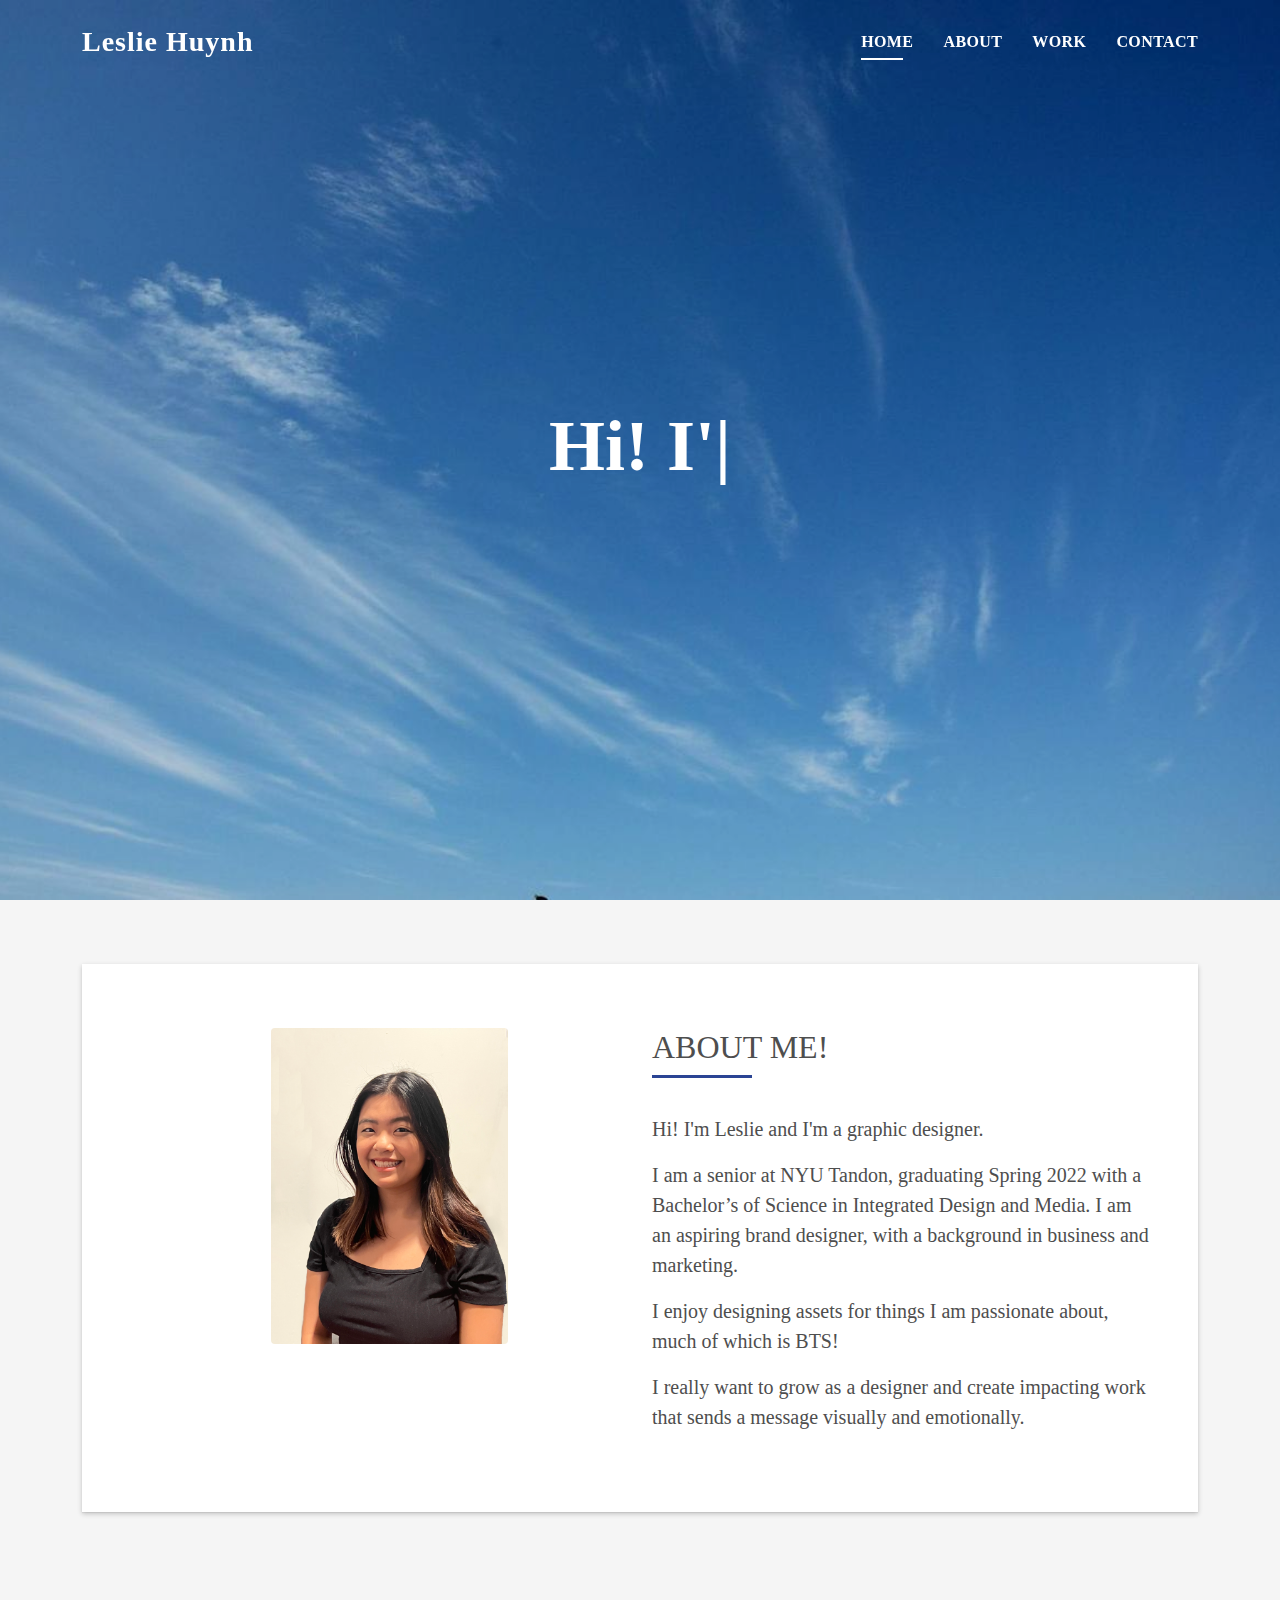
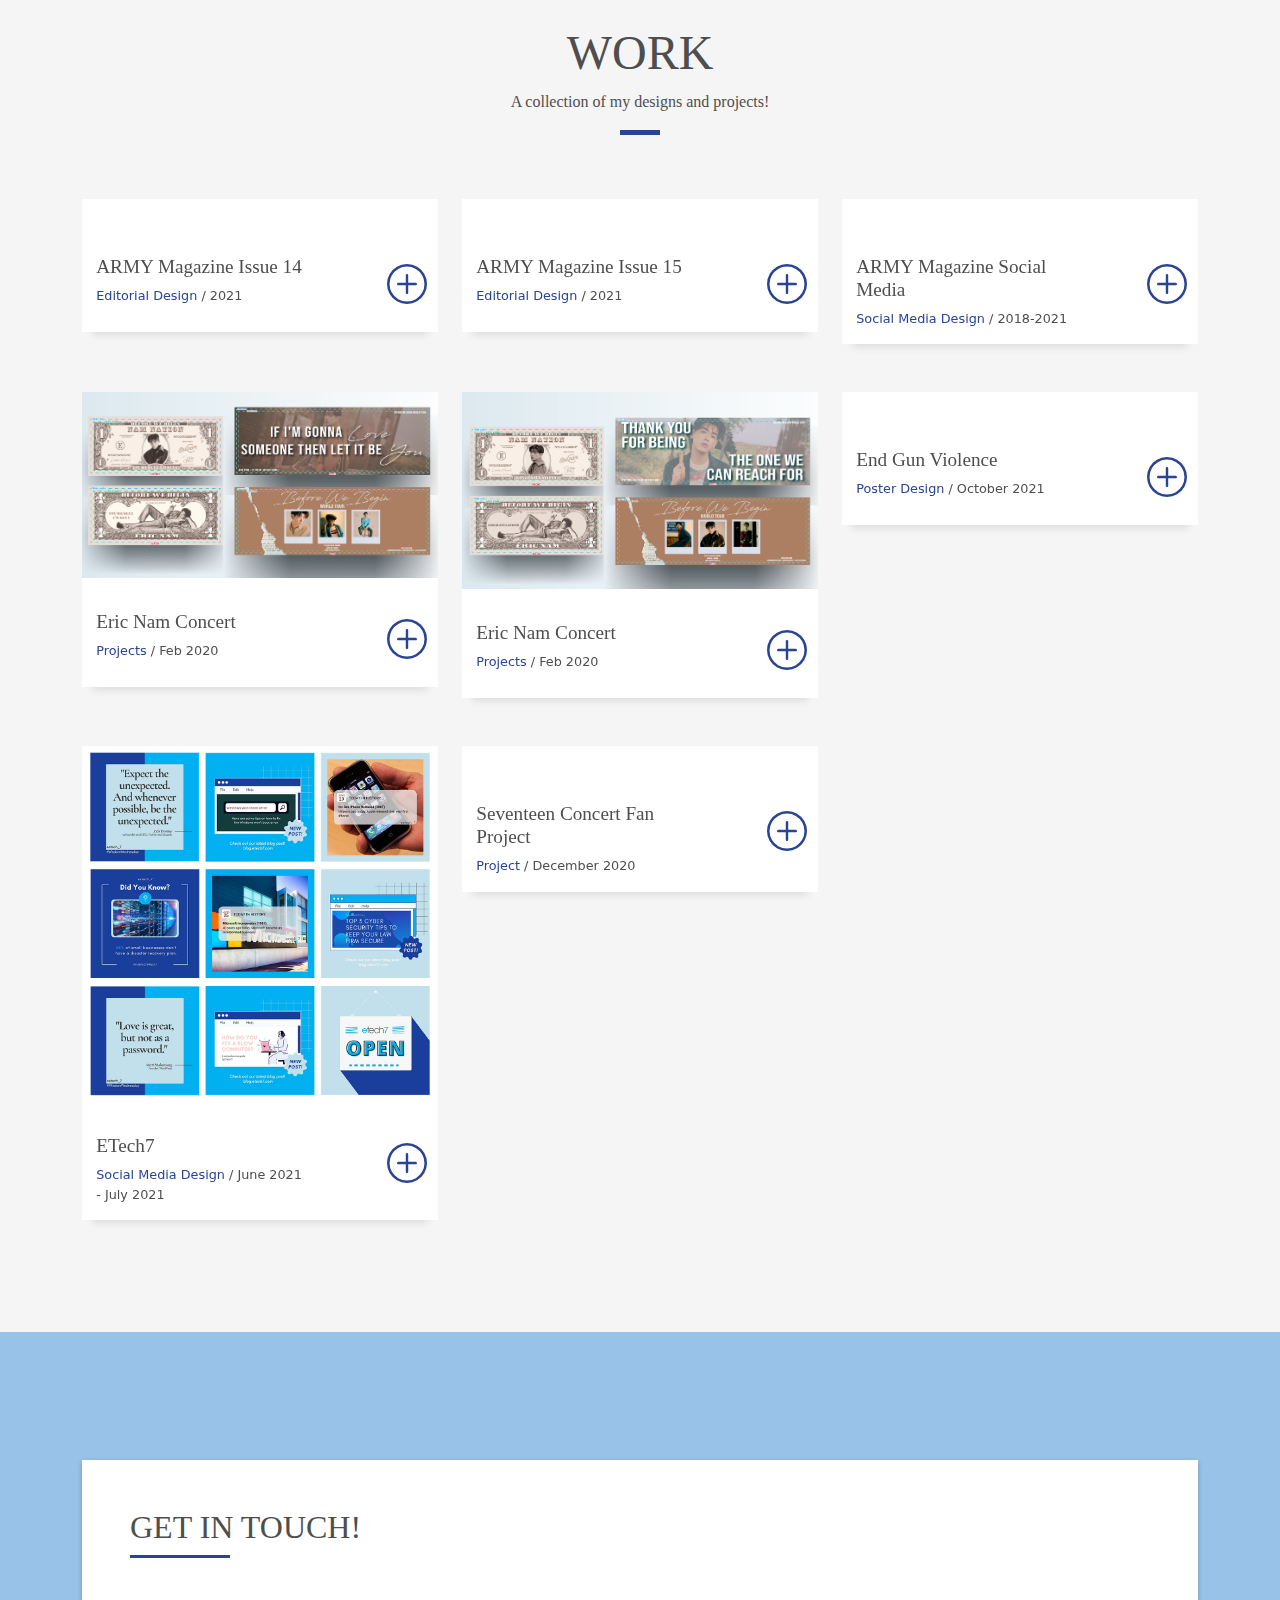
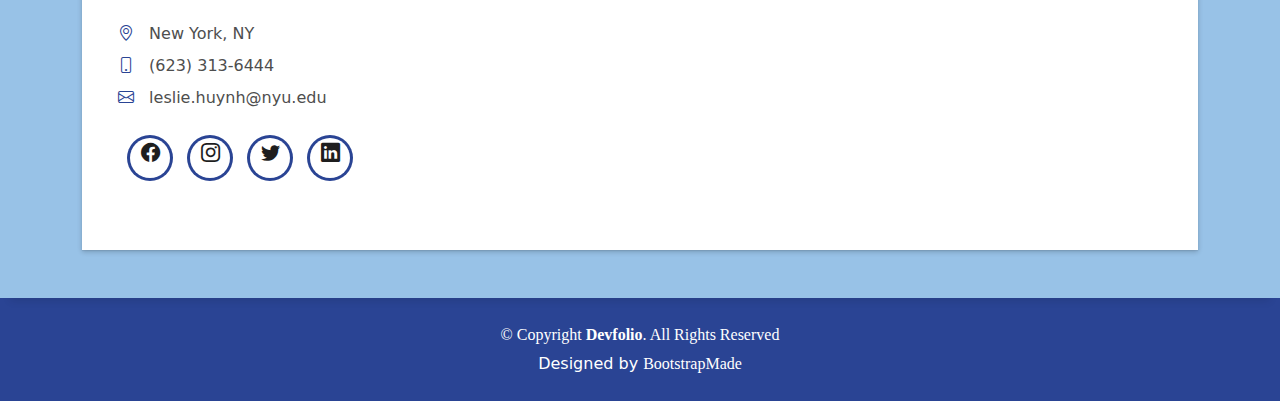
==== index.html @ 3f0c5cb6 "push" ====
<!DOCTYPE html>
<html lang="en">

<head>
  <meta charset="utf-8">
  <meta content="width=device-width, initial-scale=1.0" name="viewport">

  <title>Leslie Huynh</title>
  <meta content="" name="description">
  <meta content="" name="keywords">

  <!-- Favicons -->
  <link href="assets/img/LH Favicon-01.png" rel="icon">
  <link href="assets/img/apple-touch-icon.png" rel="apple-touch-icon">

  <!-- Vendor CSS Files -->
  <link href="assets/vendor/bootstrap/css/bootstrap.min.css" rel="stylesheet">
  <link href="assets/vendor/bootstrap-icons/bootstrap-icons.css" rel="stylesheet">
  <link href="assets/vendor/glightbox/css/glightbox.min.css" rel="stylesheet">
  <link href="assets/vendor/swiper/swiper-bundle.min.css" rel="stylesheet">

  <!-- Template Main CSS File -->
  <link href="assets/css/style.css" rel="stylesheet">

  <!-- =======================================================
  * Template Name: DevFolio - v4.7.1
  * Template URL: https://bootstrapmade.com/devfolio-bootstrap-portfolio-html-template/
  * Author: BootstrapMade.com
  * License: https://bootstrapmade.com/license/
  ======================================================== -->
</head>

<body>

  <!-- ======= Header ======= -->
  <header id="header" class="fixed-top">
    <div class="container d-flex align-items-center justify-content-between">

      <h1 class="logo"><a href="index.html">Leslie Huynh</a></h1>
      <!-- Uncomment below if you prefer to use an image logo -->
      <!-- <a href="index.html" class="logo"><img src="assets/img/logo.png" alt="" class="img-fluid"></a>-->

      <nav id="navbar" class="navbar">
        <ul>
          <li><a class="nav-link scrollto active" href="#hero">Home</a></li>
          <li><a class="nav-link scrollto" href="#about">About</a></li>
          <li><a class="nav-link scrollto " href="#work">Work</a></li>
          <li><a class="nav-link scrollto" href="#contact">Contact</a></li>
        </ul>
        <i class="bi bi-list mobile-nav-toggle"></i>
      </nav><!-- .navbar -->

    </div>
  </header><!-- End Header -->

  <!-- ======= Hero Section ======= -->
  <div id="hero" class="hero route bg-image" style="background-image: url(assets/img/sky.jpeg)">
    <div class="overlay-itro"></div>
    <div class="hero-content display-table">
      <div class="table-cell">
        <div class="container">
          <!--<p class="display-6 color-d">Hello, world!</p>-->
          <h1 class="hero-title"><span class="typed" data-typed-items="Hi! I'm Leslie :)"></span></h1>
          <!-- <p class="pt-3"><a class="btn btn-primary btn js-scroll px-4" href="#about" role="button">Learn More</a></p> -->
        </div>
      </div>
    </div>
  </div><!-- End Hero Section -->

  <main id="main">

    <!-- ======= About Section ======= -->
    <section id="about" class="about-mf sect-pt4 route">
      <div class="container">
        <div class="row">
          <div class="col-sm-12">
            <div class="box-shadow-full">
              <div class="row">
                <div class="col-md-6">
                  <div class="row justify-content-center">
                    <div class="col-md-6">
                      <div class="about-img">
                        <img src="assets/img/leslie_prof.JPG" class="img-fluid rounded b-shadow-a" alt="">
                      </div>
                    </div>
                  </div>
                </div>
                <div class="col-md-6">
                  <div class="about-me pt-4 pt-md-0">
                    <div class="title-box-2">
                      <h5 class="title-left">
                        ABOUT ME!
                      </h5>
                    </div>
                    <p class="lead">
                      Hi! I'm Leslie and I'm a graphic designer.
                    </p>
                    <p class="lead">
                      I am a senior at NYU Tandon, graduating Spring 2022 with a Bachelor’s of Science in Integrated Design and Media. 
                      I am an aspiring brand designer, with a background in business and marketing.
                    </p>
                    <p class="lead">
                      I enjoy designing assets for things I am passionate about, much of which is BTS!

                    </p>
                    <p class="lead">
                      I really want to grow as a designer and create impacting work that sends a 
                      message visually and emotionally.
                    </p>
                  </div>
                </div>
              </div>
            </div>
          </div>
        </div>
      </div>
    </section><!-- End About Section -->

    <!-- ======= Portfolio Section ======= -->
    
    <section id="work" class="portfolio-mf sect-pt4 route">
      <div class="container">
        <div class="row">
          <div class="col-sm-12">
            <div class="title-box text-center">
              <h5 class="title-a">
                Work
              </h5>
              <p class="subtitle-a">
                A collection of my designs and projects!
              </p>
              <div class="line-mf"></div>
            </div>
          </div>
        </div>
        <div class="row">
          <div class="col-md-4">
            <div class="work-box">
              <a href="assets/img/AM14.png" data-gallery="portfolioGallery" class="portfolio-lightbox">
                <div class="work-img">
                  <img src="assets/img/AM14.png" alt="" class="img-fluid">
                </div>
              </a>
              <div class="work-content">
                <div class="row">
                  <div class="col-sm-8">
                    <h2 class="w-title">ARMY Magazine Issue 14</h2>
                    <div class="w-more">
                      <span class="w-ctegory">Editorial Design</span> / <span class="w-date">2021</span>
                    </div>
                  </div>
                  <div class="col-sm-4">
                    <div class="w-like">
                      <a href="portfolio-details.html"> <span class="bi bi-plus-circle"></span></a>
                    </div>
                  </div>
                </div>
              </div>
            </div>
          </div>
          <div class="col-md-4">
            <div class="work-box">
              <a href="assets/img/AM15.png" data-gallery="portfolioGallery" class="portfolio-lightbox">
                <div class="work-img">
                  <img src="assets/img/AM15.png" alt="" class="img-fluid">
                </div>
              </a>
              <div class="work-content">
                <div class="row">
                  <div class="col-sm-8">
                    <h2 class="w-title">ARMY Magazine Issue 15</h2>
                    <div class="w-more">
                      <span class="w-ctegory">Editorial Design</span> / <span class="w-date">2021</span>
                    </div>
                  </div>
                  <div class="col-sm-4">
                    <div class="w-like">
                      <a href="portfolio-details.html"> <span class="bi bi-plus-circle"></span></a>
                    </div>
                  </div>
                </div>
              </div>
            </div>
          </div>
          <div class="col-md-4">
            <div class="work-box">
              <a href="assets/img/ARMYMagSNS.png" data-gallery="portfolioGallery" class="portfolio-lightbox">
                <div class="work-img">
                  <img src="assets/img/ARMYMagSNS.png" alt="" class="img-fluid">
                </div>
              </a>
              <div class="work-content">
                <div class="row">
                  <div class="col-sm-8">
                    <h2 class="w-title">ARMY Magazine Social Media</h2>
                    <div class="w-more">
                      <span class="w-ctegory">Social Media Design</span> / <span class="w-date">2018-2021</span>
                    </div>
                  </div>
                  <div class="col-sm-4">
                    <div class="w-like">
                      <a href="portfolio-details.html"> <span class="bi bi-plus-circle"></span></a>
                    </div>
                  </div>
                </div>
              </div>
            </div>
          </div>
          <div class="col-md-4">
            <div class="work-box">
              <a href="assets/img/END1.png" data-gallery="portfolioGallery" class="portfolio-lightbox">
                <div class="work-img">
                  <img src="assets/img/END1.png" alt="" class="img-fluid">
                </div>
              </a>
              <div class="work-content">
                <div class="row">
                  <div class="col-sm-8">
                    <h2 class="w-title">Eric Nam Concert</h2>
                    <div class="w-more">
                      <span class="w-ctegory">Projects</span> / <span class="w-date">Feb 2020</span>
                    </div>
                  </div>
                  <div class="col-sm-4">
                    <div class="w-like">
                      <a href="portfolio-details.html"> <span class="bi bi-plus-circle"></span></a>
                    </div>
                  </div>
                </div>
              </div>
            </div>
          </div>
          <div class="col-md-4">
            <div class="work-box">
              <a href="assets/img/END2.png" data-gallery="portfolioGallery" class="portfolio-lightbox">
                <div class="work-img">
                  <img src="assets/img/END2.png" alt="" class="img-fluid">
                </div>
              </a>
              <div class="work-content">
                <div class="row">
                  <div class="col-sm-8">
                    <h2 class="w-title">Eric Nam Concert</h2>
                    <div class="w-more">
                      <span class="w-ctegory">Projects</span> / <span class="w-date">Feb 2020</span>
                    </div>
                  </div>
                  <div class="col-sm-4">
                    <div class="w-like">
                      <a href="portfolio-details.html"> <span class="bi bi-plus-circle"></span></a>
                    </div>
                  </div>
                </div>
              </div>
            </div>
          </div>
          <div class="col-md-4">
            <div class="work-box">
              <a href="assets/img/endgun.png" data-gallery="portfolioGallery" class="portfolio-lightbox">
                <div class="work-img">
                  <img src="assets/img/endgun.png" alt="" class="img-fluid">
                </div>
              </a>
              <div class="work-content">
                <div class="row">
                  <div class="col-sm-8">
                    <h2 class="w-title">End Gun Violence</h2>
                    <div class="w-more">
                      <span class="w-ctegory">Poster Design</span> / <span class="w-date">October 2021</span>
                    </div>
                  </div>
                  <div class="col-sm-4">
                    <div class="w-like">
                      <a href="portfolio-details.html"> <span class="bi bi-plus-circle"></span></a>
                    </div>
                  </div>
                </div>
              </div>
            </div>
          </div>
          <div class="col-md-4">
            <div class="work-box">
              <a href="assets/img/Etech7Grid.png" data-gallery="portfolioGallery" class="portfolio-lightbox">
                <div class="work-img">
                  <img src="assets/img/Etech7Grid.png" alt="" class="img-fluid">
                </div>
              </a>
              <div class="work-content">
                <div class="row">
                  <div class="col-sm-8">
                    <h2 class="w-title">ETech7</h2>
                    <div class="w-more">
                      <span class="w-ctegory">Social Media Design</span> / <span class="w-date">June 2021 - July 2021</span>
                    </div>
                  </div>
                  <div class="col-sm-4">
                    <div class="w-like">
                      <a href="portfolio-details.html"> <span class="bi bi-plus-circle"></span></a>
                    </div>
                  </div>
                </div>
              </div>
            </div>
          </div>
          <div class="col-md-4">
            <div class="work-box">
              <a href="assets/img/SeventeenProj.png" data-gallery="portfolioGallery" class="portfolio-lightbox">
                <div class="work-img">
                  <img src="assets/img/SeventeenProj.png" alt="" class="img-fluid">
                </div>
              </a>
              <div class="work-content">
                <div class="row">
                  <div class="col-sm-8">
                    <h2 class="w-title">Seventeen Concert Fan Project</h2>
                    <div class="w-more">
                      <span class="w-ctegory">Project</span> / <span class="w-date">December 2020</span>
                    </div>
                  </div>
                  <div class="col-sm-4">
                    <div class="w-like">
                      <a href="portfolio-details.html"> <span class="bi bi-plus-circle"></span></a>
                    </div>
                  </div>
                </div>
              </div>
            </div>
          </div>
          
        </div>
      </div>
    </section><!-- End Portfolio Section -->

    <!-- ======= Contact Section ======= -->
    <section id="contact" class="paralax-mf footer-paralax bg-image sect-mt4 route" style="background-image: url(assets/img/overlay-bg.jpg)">
      <div class="overlay-mf"></div>
      <div class="container">
        <div class="row">
          <div class="col-sm-12">
            <div class="contact-mf">
              <div id="contact" class="box-shadow-full">
                <div class="row">
                    <div class="title-box-2">
                      <h5 class="title-left">
                        GET IN TOUCH!
                      </h5>
                    </div>
                    <div>
                    </div>
                      </p>
                      <ul class="list-ico">
                        <li><span class="bi bi-geo-alt"></span> New York, NY</li>
                        <li><span class="bi bi-phone"></span> (623) 313-6444</li>
                        <li><span class="bi bi-envelope"></span> leslie.huynh@nyu.edu</li>
                      </ul>
                    </div>
                    <div class="socials">
                      <ul>
                        <li><a href=""><span class="ico-circle"><i class="bi bi-facebook"></i></span></a></li>
                        <li><a href=""><span class="ico-circle"><i class="bi bi-instagram"></i></span></a></li>
                        <li><a href=""><span class="ico-circle"><i class="bi bi-twitter"></i></span></a></li>
                        <li><a href=""><span class="ico-circle"><i class="bi bi-linkedin"></i></span></a></li>
                      </ul>
                    </div>
                  </div>
                </div>
              </div>
            </div>
          </div>
        </div>
      </div>
    </section><!-- End Contact Section -->

  </main><!-- End #main -->

  <!-- ======= Footer ======= -->
  <footer>
    <div class="container">
      <div class="row">
        <div class="col-sm-12">
          <div class="copyright-box">
            <p class="copyright">&copy; Copyright <strong>Devfolio</strong>. All Rights Reserved</p>
            <div class="credits">
              <!--
              All the links in the footer should remain intact.
              You can delete the links only if you purchased the pro version.
              Licensing information: https://bootstrapmade.com/license/
              Purchase the pro version with working PHP/AJAX contact form: https://bootstrapmade.com/buy/?theme=DevFolio
            -->
              Designed by <a href="https://bootstrapmade.com/">BootstrapMade</a>
            </div>
          </div>
        </div>
      </div>
    </div>
  </footer><!-- End  Footer -->

  <div id="preloader"></div>
  <a href="#" class="back-to-top d-flex align-items-center justify-content-center"><i class="bi bi-arrow-up-short"></i></a>

  <!-- Vendor JS Files -->
  <script src="assets/vendor/purecounter/purecounter.js"></script>
  <script src="assets/vendor/bootstrap/js/bootstrap.bundle.min.js"></script>
  <script src="assets/vendor/glightbox/js/glightbox.min.js"></script>
  <script src="assets/vendor/swiper/swiper-bundle.min.js"></script>
  <script src="assets/vendor/typed.js/typed.min.js"></script>
  <script src="assets/vendor/php-email-form/validate.js"></script>

  <!-- Template Main JS File -->
  <script src="assets/js/main.js"></script>

</body>

</html>
---- assets/css/style.css ----
/**
* Template Name: DevFolio - v4.7.1
* Template URL: https://bootstrapmade.com/devfolio-bootstrap-portfolio-html-template/
* Author: BootstrapMade.com
* License: https://bootstrapmade.com/license/
*/

/*--------------------------------------------------------------
# General
--------------------------------------------------------------*/

body {
  background-color: #f5f5f5;
  color: #4e4e4e;
}

h1 {
  font-family: atami stencil;
}
h2 {
  font-family: poppins;
}
h3 {
  font-family: poppins;
}
h4 {
  font-family: poppins;
}
h5 {
  font-family: futura;
  font-weight: medium;
}
h6 {
  color: #1e1e1e;
}

p {
  font-family: poppins;
}

a {
  color: #1e1e1e;
  text-decoration: none;
  transition: all 0.5s ease-in-out;
  font-family: atami stencil;
}
a:hover {
  color: #2a4494;
  text-decoration: none;
  transition: all 0.5s ease-in-out;
}

.p-r {
  position: relative;
}

.color-a {
  text-decoration: none;
  color: #2a4494;
}

.color-d {
  color: #f5f5f5;
}

.color-text-a {
  text-decoration: none;
  color: #4e4e4e;
}

.box-shadow,
.card-blog,
.work-box,
.service-box,
.paralax-mf {
  box-shadow: 0 13px 8px -10px rgba(0, 0, 0, 0.1);
}

.box-shadow-a,
.button:hover {
  text-decoration: none;
  box-shadow: 0 0 0 4px #cde1f8;
}

.display-5 {
  font-size: 2.5rem;
  font-weight: 300;
  line-height: 1.1;
}

.display-6 {
  font-size: 2rem;
  font-weight: 300;
  line-height: 1.1;
}

.avatar {
  width: 32px;
  height: 32px;
  margin-right: 4px;
  overflow: hidden;
}

.bg-image {
  background-repeat: no-repeat;
  background-attachment: fixed;
  background-size: cover;
  background-position: center center;
}
@media (max-width: 1024px) {
  .bg-image {
    background-attachment: scroll;
  }
}

.overlay-mf {
  background-color: #71ace1;
}

.overlay-mf {
  position: absolute;
  top: 0;
  left: 0px;
  padding: 0;
  height: 100%;
  width: 100%;
  opacity: 0.7;
}

.paralax-mf {
  position: relative;
  padding: 8rem 0;
}

.display-table {
  width: 100%;
  height: 100%;
  display: table;
}

.table-cell {
  display: table-cell;
  vertical-align: middle;
}

/*--/ Sections /--*/
.sect-4 {
  padding: 4rem 0;
}

.sect-pt4 {
  padding-top: 4rem;
}

.sect-mt4 {
  margin-top: 4rem;
}

/*--/ Title s /--*/
.title-s {
  font-weight: 600;
  color: #1e1e1e;
  font-size: 1.1rem;
}

/*--/ Title A /--*/
.title-box {
  margin-bottom: 4rem;
}

.title-a {
  text-decoration: none;
  font-size: 3rem;
  font-weight: medium;
  text-transform: uppercase;
}

.subtitle-a {
  text-decoration: none;
  color: #4e4e4e;
}

.line-mf {
  width: 40px;
  height: 5px;
  background-color: #2a4494;
  margin: 0 auto;
}

/*--/ Title Left /--*/
.title-box-2 {
  margin-bottom: 3rem;
}

.title-left {
  font-size: 2rem;
  position: relative;
}
.title-left:before {
  content: "";
  position: absolute;
  height: 3px;
  background-color: #2a4494;
  width: 100px;
  bottom: -12px;
}

/*------/ Box /------*/
.box-pl2 {
  padding-left: 2rem;
}

.box-shadow-full {
  padding: 3rem 1.25rem;
  position: relative;
  background-color: #fff;
  margin-bottom: 3rem;
  z-index: 2;
  box-shadow: 0 1px 1px 0 rgba(0, 0, 0, 0.06), 0 2px 5px 0 rgba(0, 0, 0, 0.2);
}
@media (min-width: 768px) {
  .box-shadow-full {
    padding: 3rem;
  }
}

/*------/ Socials /------*/
.socials {
  padding: 1.5rem 0;
}
.socials ul li {
  display: inline-block;
}
.socials .ico-circle {
  height: 40px;
  width: 40px;
  font-size: 1.2rem;
  border-radius: 50%;
  line-height: 1.6;
  margin: 0 15px 0 0;
  box-shadow: 0 0 0 3px #2a4494;
  transition: all 500ms ease;
}
.socials .ico-circle:hover {
  background-color: #2a4494;
  color: #fff;
  box-shadow: 0 0 0 3px #cde1f8;
  transition: all 500ms ease;
}

/*------/ Ul resect /------*/
.ul-resect,
.widget-tags ul,
.widget-sidebar .list-sidebar,
.box-comments .list-comments,
.blog-wrapper .post-meta ul,
.list-ico,
.socials ul {
  list-style: none;
  padding-left: 0;
  margin-bottom: 0;
}

.list-ico {
  line-height: 2;
}
.list-ico span {
  color: #2a4494;
  margin-right: 10px;
}

/*------/ Ico Circle /------*/
.ico-circle {
  height: 100px;
  width: 100px;
  font-size: 2rem;
  border-radius: 50%;
  line-height: 1.55;
  margin: 0 auto;
  text-align: center;
  box-shadow: 0 0 0 10px #2a4494;
  display: block;
}

/*------/ Owl Carousel /------*/
.owl-theme .owl-dots {
  text-align: center;
  margin-top: 18px;
}
.owl-theme .owl-dots .owl-dot {
  display: inline-block;
}
.owl-theme .owl-dots .owl-dot span {
  width: 18px;
  height: 7px;
  margin: 5px 5px;
  background: #cde1f8;
  border: 0px solid #cde1f8;
  display: block;
  transition: all 0.6s ease-in-out;
  cursor: pointer;
}
.owl-theme .owl-dots .owl-dot:hover span {
  background-color: #cde1f8;
}
.owl-theme .owl-dots .owl-dot.active span {
  background-color: #231f20;
  width: 25px;
}

/*--/ Scrolltop s /--*/
.scrolltop-mf {
  position: relative;
  display: none;
}
.scrolltop-mf span {
  z-index: 999;
  position: fixed;
  width: 42px;
  height: 42px;
  background-color: #2a4494;
  opacity: 0.7;
  font-size: 1.6rem;
  line-height: 1.5;
  text-align: center;
  color: #fff;
  top: auto;
  left: auto;
  right: 30px;
  bottom: 50px;
  cursor: pointer;
  border-radius: 50%;
}

/*--------------------------------------------------------------
# Back to top button
--------------------------------------------------------------*/
.back-to-top {
  position: fixed;
  visibility: hidden;
  opacity: 0;
  right: 15px;
  bottom: 15px;
  z-index: 996;
  background: #2a4494;
  width: 40px;
  height: 40px;
  border-radius: 50px;
  transition: all 0.4s;
}
.back-to-top i {
  font-size: 28px;
  color: #fff;
  line-height: 0;
}
.back-to-top:hover {
  background: #2a4494;
  color: #fff;
}
.back-to-top.active {
  visibility: visible;
  opacity: 1;
}

/*------/ Prelaoder /------*/
#preloader {
  position: fixed;
  top: 0;
  left: 0;
  right: 0;
  bottom: 0;
  z-index: 9999;
  overflow: hidden;
  background: #fff;
}

#preloader:before {
  content: "";
  position: fixed;
  top: calc(50% - 30px);
  left: calc(50% - 30px);
  border: 6px solid #f2f2f2;
  border-top: 6px solid #2a4494;
  border-radius: 50%;
  width: 60px;
  height: 60px;
  -webkit-animation: animate-preloader 1s linear infinite;
  animation: animate-preloader 1s linear infinite;
}

@-webkit-keyframes animate-preloader {
  0% {
    transform: rotate(0deg);
  }
  100% {
    transform: rotate(360deg);
  }
}

@keyframes animate-preloader {
  0% {
    transform: rotate(0deg);
  }
  100% {
    transform: rotate(360deg);
  }
}
/*------/ Button /------*/
.button {
  display: inline-block;
  padding: 0.3rem 0.6rem;
  text-align: center;
  vertical-align: middle;
  -webkit-user-select: none;
  -moz-user-select: none;
  user-select: none;
  font-size: 1rem;
  border-radius: 0.3rem;
  border: 1px solid transparent;
  transition: all 500ms ease;
  cursor: pointer;
}
.button:focus {
  outline: 0;
}
.button:hover {
  background-color: #2a4494;
  color: #fff;
  transition: all 500ms ease;
}

.button-a {
  text-decoration: none;
  background-color: #2a4494;
  color: #fff;
  border-color: #cde1f8;
}

.button-big {
  padding: 0.9rem 2.3rem;
  font-size: 1.2rem;
}

.button-rouded {
  border-radius: 5rem;
}

.btn-lg {
  padding: 0.5rem 1rem;
  font-size: 1.25rem;
  line-height: 1.5;
  border-radius: 0.3rem;
}

/*--------------------------------------------------------------
# Header
--------------------------------------------------------------*/
#header {
  transition: all 0.5s;
  z-index: 997;
  padding: 20px 0;
}
#header .logo {
  font-size: 28px;
  margin: 0;
  padding: 0;
  font-weight: 600;
  letter-spacing: 1px;
}
#header .logo a {
  color: #fff;
}
#header .logo img {
  max-height: 40px;
}
#header.header-scrolled {
  background: rgba(113, 173, 225, 0.9);
  padding: 12px 0;
}

/*--------------------------------------------------------------
# Navigation Menu
--------------------------------------------------------------*/
/**
* Desktop Navigation 
*/
.navbar {
  padding: 0;
}
.navbar ul {
  margin: 0;
  padding: 0;
  display: flex;
  list-style: none;
  align-items: center;
}
.navbar li {
  position: relative;
}
.navbar > ul > li {
  white-space: nowrap;
  padding: 10px 0 10px 30px;
}
.navbar a,
.navbar a:focus {
  display: flex;
  align-items: center;
  justify-content: space-between;
  color: #fff;
  font-size: 16px;
  font-weight: 600;
  padding: 0;
  white-space: nowrap;
  transition: 0.3s;
  letter-spacing: 0.4px;
  position: relative;
  text-transform: uppercase;
}
.navbar a i,
.navbar a:focus i {
  font-size: 12px;
  line-height: 0;
  margin-left: 5px;
}
.navbar > ul > li > a:before {
  content: "";
  position: absolute;
  width: 100%;
  height: 2px;
  bottom: -6px;
  left: 0;
  width: 0;
  background-color: #fff;
  visibility: hidden;
  transition: all 0.3s ease-in-out 0s;
}
.navbar a:hover:before,
.navbar li:hover > a:before,
.navbar .active:before {
  visibility: visible;
  width: 80%;
}
.navbar a:hover,
.navbar .active,
.navbar .active:focus,
.navbar li:hover > a {
  color: #fff;
}
.navbar .dropdown ul {
  display: block;
  position: absolute;
  left: 30px;
  top: calc(100% + 30px);
  margin: 0;
  padding: 10px 0;
  z-index: 99;
  opacity: 0;
  visibility: hidden;
  background: #fff;
  box-shadow: 0px 0px 30px rgba(113, 173, 225, 0.25);
  transition: 0.3s;
}
.navbar .dropdown ul li {
  min-width: 200px;
}
.navbar .dropdown ul a {
  padding: 10px 20px;
  font-size: 14px;
  text-transform: none;
  color: #4e4e4e;
}
.navbar .dropdown ul a i {
  font-size: 12px;
}
.navbar .dropdown ul a:hover,
.navbar .dropdown ul .active:hover,
.navbar .dropdown ul li:hover > a {
  color: #2a4494;
}
.navbar .dropdown:hover > ul {
  opacity: 1;
  top: 100%;
  visibility: visible;
}
.navbar .dropdown .dropdown ul {
  top: 0;
  left: calc(100% - 30px);
  visibility: hidden;
}
.navbar .dropdown .dropdown:hover > ul {
  opacity: 1;
  top: 0;
  left: 100%;
  visibility: visible;
}
@media (max-width: 1366px) {
  .navbar .dropdown .dropdown ul {
    left: -90%;
  }
  .navbar .dropdown .dropdown:hover > ul {
    left: -100%;
  }
}

/**
* Mobile Navigation 
*/
.mobile-nav-toggle {
  color: #fff;
  font-size: 28px;
  cursor: pointer;
  display: none;
  line-height: 0;
  transition: 0.5s;
}

@media (max-width: 991px) {
  .mobile-nav-toggle {
    display: block;
  }

  .navbar ul {
    display: none;
  }
}
.navbar-mobile {
  position: fixed;
  overflow: hidden;
  top: 0;
  right: 0;
  left: 0;
  bottom: 0;
  background: rgba(113, 173, 225, 0.9);
  transition: 0.3s;
  z-index: 999;
}
.navbar-mobile .mobile-nav-toggle {
  position: absolute;
  top: 15px;
  right: 15px;
}
.navbar-mobile ul {
  display: block;
  position: absolute;
  top: 55px;
  right: 15px;
  bottom: 15px;
  left: 15px;
  padding: 10px 0;
  background-color: #fff;
  overflow-y: auto;
  transition: 0.3s;
}
.navbar-mobile > ul > li {
  padding: 0;
}
.navbar-mobile a:hover:before,
.navbar-mobile li:hover > a:before,
.navbar-mobile .active:before {
  visibility: hidden;
}
.navbar-mobile a,
.navbar-mobile a:focus {
  padding: 10px 20px;
  font-size: 15px;
  color: #4e4e4e;
}
.navbar-mobile a:hover,
.navbar-mobile .active,
.navbar-mobile li:hover > a {
  color: #2a4494;
}
.navbar-mobile .getstarted,
.navbar-mobile .getstarted:focus {
  margin: 15px;
}
.navbar-mobile .dropdown ul {
  position: static;
  display: none;
  margin: 10px 20px;
  padding: 10px 0;
  z-index: 99;
  opacity: 1;
  visibility: visible;
  background: #fff;
  box-shadow: 0px 0px 30px rgba(113, 173, 225, 0.25);
}
.navbar-mobile .dropdown ul li {
  min-width: 200px;
}
.navbar-mobile .dropdown ul a {
  padding: 10px 20px;
}
.navbar-mobile .dropdown ul a i {
  font-size: 12px;
}
.navbar-mobile .dropdown ul a:hover,
.navbar-mobile .dropdown ul .active:hover,
.navbar-mobile .dropdown ul li:hover > a {
  color: #2a4494;
}
.navbar-mobile .dropdown > .dropdown-active {
  display: block;
}

/*--------------------------------------------------------------
# Hero Section
--------------------------------------------------------------*/
.hero {
  height: 100vh;
  position: relative;
  color: #fff;
}
.hero .hero-content {
  text-align: center;
  position: absolute;
}
.hero .overlay-itro {
  background-color: rgba(0, 0, 0, 0.2);
  position: absolute;
  top: 0;
  left: 0px;
  padding: 0;
  height: 100%;
  width: 100%;
  opacity: 0.9;
}
.hero .hero-title {
  color: #fff;
  font-weight: 600;
  font-size: 3rem;
}
@media (min-width: 768px) {
  .hero .hero-title {
    font-size: 4.5rem;
  }
}
.hero .hero-subtitle {
  font-size: 1.5rem;
  font-weight: 600;
}
@media (min-width: 768px) {
  .hero .hero-subtitle {
    font-size: 2.5rem;
  }
}
.hero .text-slider-items {
  display: none;
}

.hero-single {
  height: 350px;
}
.hero-single .hero-content {
  margin-top: 30px;
}
.hero-single .hero-title {
  text-transform: uppercase;
  font-size: 3rem;
}
@media (min-width: 768px) {
  .hero-single .hero-title {
    font-size: 3.5rem;
  }
}
.hero-single .breadcrumb {
  background-color: transparent;
  color: #2a4494;
}
.hero-single .breadcrumb .breadcrumb-item:before {
  color: #cde1f8;
}
.hero-single .breadcrumb .breadcrumb-item.active {
  color: #cde1f8;
}
.hero-single .breadcrumb a {
  color: #fff;
}

/*--------------------------------------------------------------
# About
--------------------------------------------------------------*/
.about-mf .box-shadow-full {
  padding-top: 4rem;
  padding-bottom: 4rem;
}
.about-mf .about-img {
  margin-bottom: 2rem;
}
.about-mf .about-img img {
  margin-left: 10px;
}
@media (min-width: 767px) {
  .about-mf .box-pl2 {
    margin-top: 3rem;
    padding-left: 0rem;
  }
}

.skill-mf span {
  color: #4e4e4e;
}
.skill-mf .progress {
  background-color: #cde1f8;
  margin: 0.5rem 0 1.2rem 0;
  border-radius: 0;
  height: 0.7rem;
}
.skill-mf .progress .progress-bar {
  height: 0.7rem;
  background-color: #2a4494;
}

/*--------------------------------------------------------------
# Services
--------------------------------------------------------------*/
.service-box {
  background-color: #fff;
  padding: 2.5rem 1.3rem;
  border-radius: 1rem;
  margin-bottom: 3rem;
  text-align: center;
}
.service-box:hover .ico-circle {
  transition: all 500ms ease;
  color: #fff;
  background-color: #2a4494;
  box-shadow: 0 0 0 10px #cde1f8;
}
.service-box .service-ico {
  margin-bottom: 1rem;
  color: #231f20;
}
.service-box .ico-circle {
  transition: all 500ms ease;
  display: inline-flex;
  align-items: center;
  justify-content: center;
}
.service-box .ico-circle i {
  line-height: 0;
  font-size: 40px;
}
.service-box .s-title {
  font-size: 1.4rem;
  text-transform: uppercase;
  text-align: center;
  padding: 0.4rem 0;
}
.service-box .s-description {
  color: #4e4e4e;
}

/*--------------------------------------------------------------
# Counter
--------------------------------------------------------------*/
.counter-box {
  color: #fff;
  text-align: center;
}
@media (min-width: 577px) {
  .counter-box {
    margin-bottom: 1.8rem;
  }
}

.counter-ico {
  margin-bottom: 1rem;
}
.counter-ico .ico-circle {
  height: 60px;
  width: 60px;
  line-height: 1.5;
  box-shadow: 0 0 0 10px #cde1f8;
}

.counter-num .counter {
  font-size: 2rem;
  margin-bottom: 0;
}

/*--------------------------------------------------------------
# Portfolio
--------------------------------------------------------------*/
.work-box {
  margin-bottom: 3rem;
  -webkit-backface-visibility: hidden;
  backface-visibility: hidden;
  background-color: #fff;
}
.work-box:hover img {
  transform: scale(1.3);
}

.work-img {
  display: block;
  overflow: hidden;
}
.work-img img {
  transition: all 1s;
}

.work-content {
  padding: 2rem 3% 1rem 4%;
}
.work-content .w-more {
  color: #4e4e4e;
  font-size: 0.8rem;
}
.work-content .w-more .w-ctegory {
  color: #2a4494;
}
.work-content .w-like {
  font-size: 2.5rem;
  color: #2a4494;
  float: right;
}
.work-content .w-like a {
  color: #2a4494;
}
.work-content .w-like .num-like {
  font-size: 0.7rem;
}

.w-title {
  font-size: 1.2rem;
}

/*--------------------------------------------------------------
# Portfolio Details
--------------------------------------------------------------*/
.portfolio-details {
  padding-top: 40px;
}
.portfolio-details .portfolio-details-slider img {
  width: 100%;
}
.portfolio-details .portfolio-details-slider .swiper-pagination {
  margin-top: 20px;
  position: relative;
}
.portfolio-details
  .portfolio-details-slider
  .swiper-pagination
  .swiper-pagination-bullet {
  width: 12px;
  height: 12px;
  background-color: #fff;
  opacity: 1;
  border: 1px solid #2a4494;
}
.portfolio-details
  .portfolio-details-slider
  .swiper-pagination
  .swiper-pagination-bullet-active {
  background-color: #2a4494;
}
.portfolio-details .portfolio-info {
  padding: 30px;
  box-shadow: 0px 0 30px rgba(113, 173, 225, 0.09);
}
.portfolio-details .portfolio-info h3 {
  font-size: 22px;
  font-weight: 700;
  margin-bottom: 20px;
  padding-bottom: 20px;
  border-bottom: 1px solid #eee;
}
.portfolio-details .portfolio-info ul {
  list-style: none;
  padding: 0;
  font-size: 15px;
}
.portfolio-details .portfolio-info ul li + li {
  margin-top: 10px;
}
.portfolio-details .portfolio-description {
  padding-top: 30px;
}
.portfolio-details .portfolio-description h2 {
  font-size: 26px;
  font-weight: 700;
  margin-bottom: 20px;
}
.portfolio-details .portfolio-description p {
  padding: 0;
}

/*--------------------------------------------------------------
# Testimonials
--------------------------------------------------------------*/
.testimonial-box {
  color: #fff;
  text-align: center;
}
.testimonial-box .author-test {
  margin-top: 1rem;
}
.testimonial-box .author-test img {
  margin: 0 auto;
}
.testimonial-box .author {
  color: #fff;
  text-transform: uppercase;
  font-weight: 600;
  margin: 1rem 0;
  display: block;
  font-size: 1.4rem;
}
.testimonial-box .comit {
  font-size: 2rem;
  color: #2a4494;
  background-color: #fff;
  width: 52px;
  height: 52px;
  display: block;
  margin: 0 auto;
  border-radius: 50%;
  line-height: 1.6;
}
@media (min-width: 768px) {
  .testimonial-box .description {
    padding: 0 5rem;
  }
}
@media (min-width: 992px) {
  .testimonial-box .description {
    padding: 0 8rem;
  }
}
@media (min-width: 1200px) {
  .testimonial-box .description {
    padding: 0 13rem;
  }
}

.swiper-pagination {
  margin-top: 20px;
  position: relative;
}
.swiper-pagination .swiper-pagination-bullet {
  width: 12px;
  height: 12px;
  background-color: rgba(255, 255, 255, 0.4);
  opacity: 1;
}
.swiper-pagination .swiper-pagination-bullet-active {
  background-color: #fff;
}

/*--------------------------------------------------------------
# Contact
--------------------------------------------------------------*/
.footer-paralax {
  padding: 4rem 0 0 0;
}

.contact-mf {
  margin-top: 4rem;
}
@media (min-width: 767px) {
  .contact-mf .box-pl2 {
    margin-top: 3rem;
    padding-left: 0rem;
  }
}

.php-email-form .error-message {
  display: none;
  color: #fff;
  background: #ed3c0d;
  text-align: center;
  padding: 15px;
  font-weight: 600;
}
.php-email-form .sent-message {
  display: none;
  color: #fff;
  background: #18d26e;
  text-align: center;
  padding: 15px;
  font-weight: 600;
}
.php-email-form .loading {
  display: none;
  background: #fff;
  text-align: center;
  padding: 15px;
}
.php-email-form .loading:before {
  content: "";
  display: inline-block;
  border-radius: 50%;
  width: 24px;
  height: 24px;
  margin: 0 10px -6px 0;
  border: 3px solid #18d26e;
  border-top-color: #eee;
  -webkit-animation: animate-loading 1s linear infinite;
  animation: animate-loading 1s linear infinite;
}
.php-email-form input,
.php-email-form textarea {
  border-radius: 0;
  box-shadow: none;
  font-size: 14px;
}
.php-email-form input:focus,
.php-email-form textarea:focus {
  border-color: #2a4494;
}
.php-email-form input {
  padding: 10px 15px;
}
.php-email-form textarea {
  padding: 12px 15px;
  margin-bottom: 0;
}
.php-email-form button[type="submit"] {
  background: #2a4494;
  border: 0;
  padding: 10px 24px;
  color: #fff;
  transition: 0.4s;
}
.php-email-form button[type="submit"]:hover {
  background: #3393ff;
}

@-webkit-keyframes animate-loading {
  0% {
    transform: rotate(0deg);
  }
  100% {
    transform: rotate(360deg);
  }
}

@keyframes animate-loading {
  0% {
    transform: rotate(0deg);
  }
  100% {
    transform: rotate(360deg);
  }
}
/*--------------------------------------------------------------
# Blog
--------------------------------------------------------------*/
@media (min-width: 767px) {
  .card-blog {
    margin-bottom: 3rem;
  }
}
.card-blog .card-body {
  position: relative;
}
.card-blog .card-category-box {
  position: absolute;
  text-align: center;
  top: -16px;
  left: 15px;
  right: 15px;
  line-height: 25px;
  overflow: hidden;
}
.card-blog .card-category {
  display: inline-block;
  color: #fff;
  padding: 0 15px 5px;
  overflow: hidden;
  background-color: #2a4494;
  border-radius: 4px;
}
.card-blog .card-category .category {
  color: #fff;
  display: inline-block;
  text-transform: uppercase;
  font-size: 0.7rem;
  letter-spacing: 0.1px;
  margin-bottom: 0;
}
.card-blog .card-title {
  font-size: 1.3rem;
  margin-top: 0.6rem;
}
.card-blog .card-description {
  color: #4e4e4e;
}
.card-blog .post-author {
  display: inline-block;
}
.card-blog .post-date {
  color: #4e4e4e;
  display: inline-block;
  float: right;
}

/*--------------------------------------------------------------
# Blog Single
--------------------------------------------------------------*/
.post-box,
.form-comments,
.box-comments,
.widget-sidebar {
  padding: 2rem;
  background-color: #fff;
  margin-bottom: 3rem;
}
@media (min-width: 768px) {
  .post-box,
  .form-comments,
  .box-comments,
  .widget-sidebar {
    padding: 3rem;
  }
}

.blog-wrapper .article-title {
  font-size: 1.5rem;
}
@media (min-width: 768px) {
  .blog-wrapper .article-title {
    font-size: 1.9rem;
  }
}
.blog-wrapper .post-meta {
  margin: 1rem 0;
}
.blog-wrapper .post-meta ul {
  border-left: 4px solid #2a4494;
  margin-top: 1rem;
}
.blog-wrapper .post-meta ul li {
  display: inline-block;
  margin-left: 15px;
}
.blog-wrapper .post-meta ul a {
  color: #2a4494;
}
.blog-wrapper .post-meta ul span {
  color: #1e1e1e;
}
.blog-wrapper .blockquote {
  border-left: 4px solid #2a4494;
  padding: 18px;
  font-style: italic;
}

/*------/ Comments /------*/
.box-comments .list-comments li {
  padding-bottom: 40px;
}
.box-comments .list-comments .comment-avatar {
  display: table-cell;
  vertical-align: top;
}
.box-comments .list-comments .comment-avatar img {
  width: 80px;
  height: 80px;
}
.box-comments .list-comments .comment-author {
  font-size: 1.3rem;
}
@media (min-width: 768px) {
  .box-comments .list-comments .comment-author {
    font-size: 1.5rem;
  }
}
.box-comments .list-comments .comment-details {
  display: table-cell;
  vertical-align: top;
  padding-left: 25px;
}
.box-comments .list-comments a {
  color: #2a4494;
}
.box-comments .list-comments span {
  color: #1e1e1e;
  font-style: italic;
}
.box-comments .comment-children {
  margin-left: 40px;
}

/*------/ Sidebar /------*/
.widget-sidebar .sidebar-title {
  font-size: 1.6rem;
  font-weight: 600;
  border-left: 5px solid #2a4494;
  padding-left: 15px;
  text-transform: uppercase;
  margin-bottom: 1.5rem;
}
.widget-sidebar .list-sidebar li {
  position: relative;
  padding: 6px 0 6px 24px;
}
.widget-sidebar .list-sidebar li:before {
  position: absolute;
  content: "";
  width: 10px;
  height: 1px;
  left: 0;
  background-color: #2a4494;
  top: 20px;
}

.sidebar-search input {
  background-color: #fff;
  border-radius: 0;
  transition: all 0.5s ease-in-out;
}
.sidebar-search .btn-search {
  background-color: #2a4494;
  border-color: #2a4494;
  border-radius: 0;
  padding-left: 20px;
  padding-right: 20px;
}

.widget-tags ul li {
  display: inline-block;
  background-color: #2a4494;
  padding: 0.2rem 0.6rem;
  margin-bottom: 0.5rem;
  border-radius: 15px;
}
.widget-tags ul li a {
  color: #fff;
}

/*--------------------------------------------------------------
# Footer
--------------------------------------------------------------*/
footer {
  text-align: center;
  color: #fff;
  padding: 25px 0;
  background: #2a4494;
}
footer .copyright {
  margin-bottom: 0.3rem;
}
footer .credits {
  margin-bottom: 0;
}
footer .credits a {
  color: #fff;
}
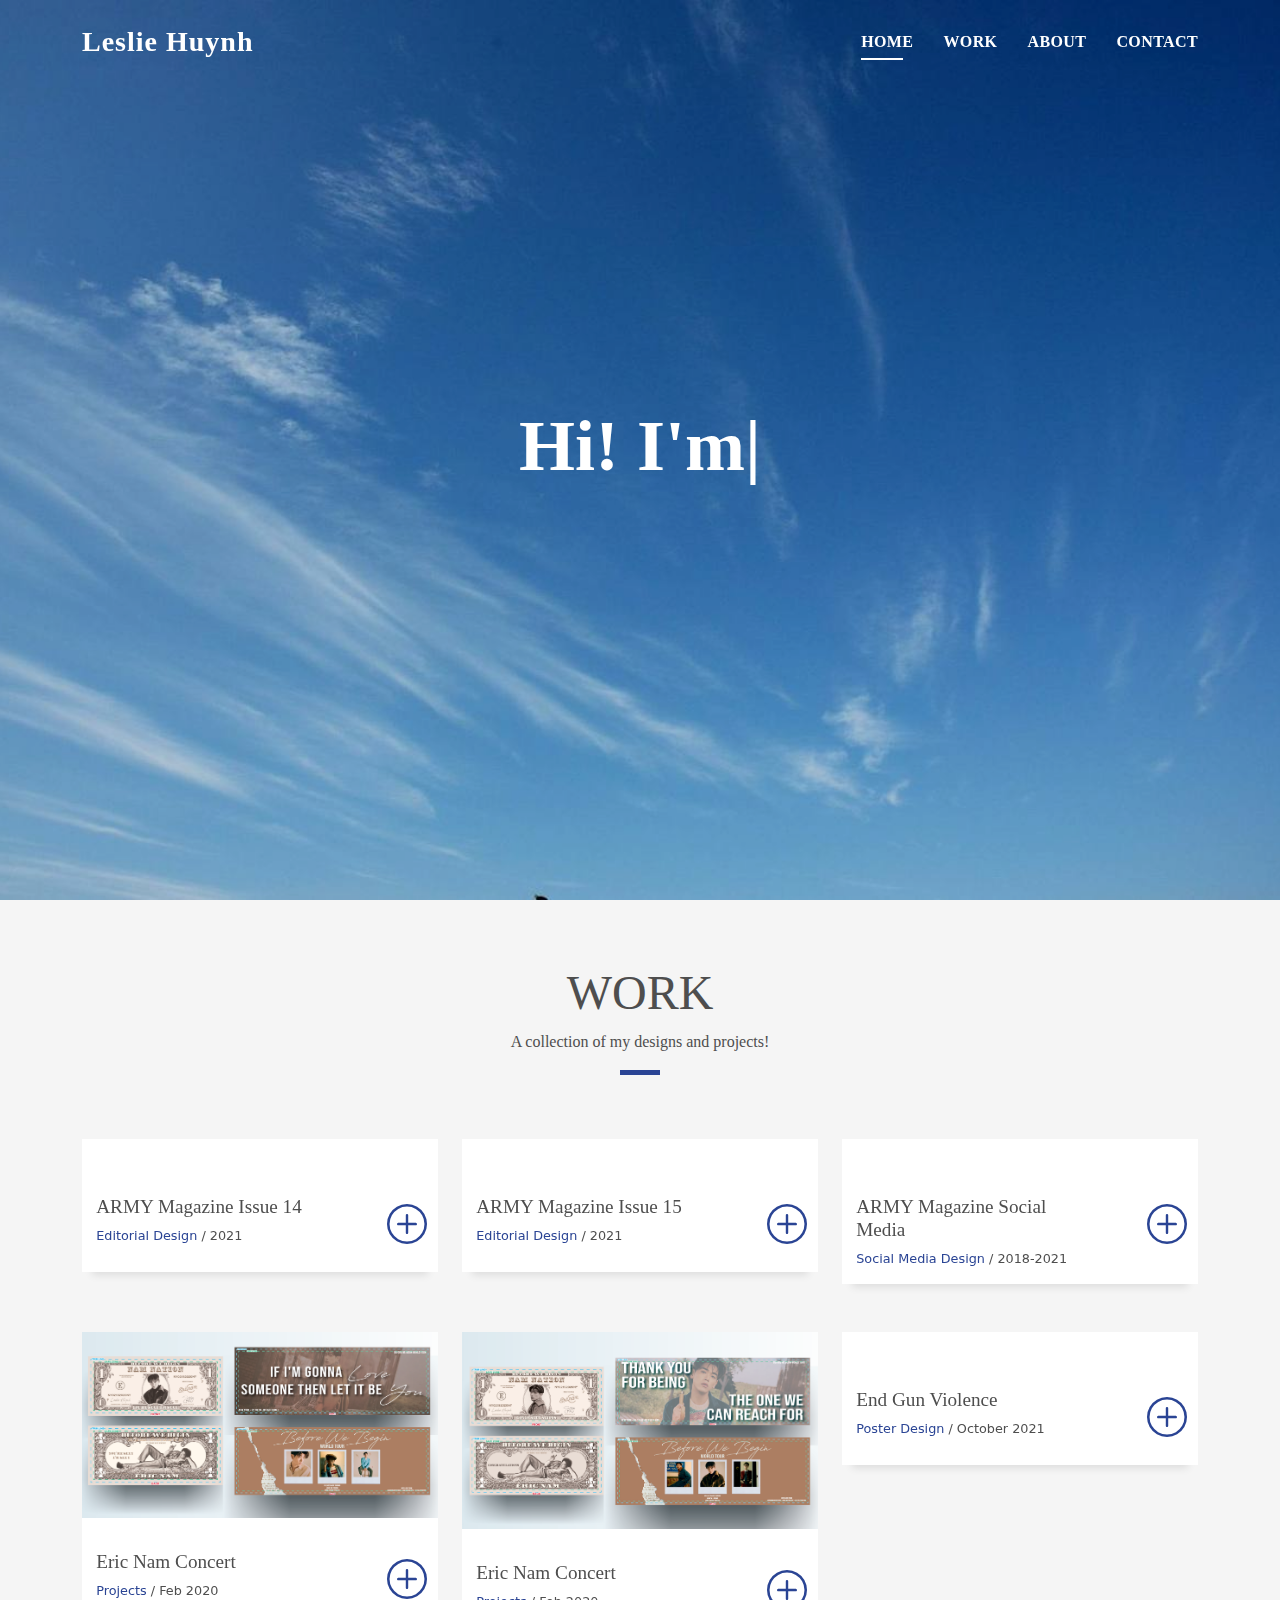
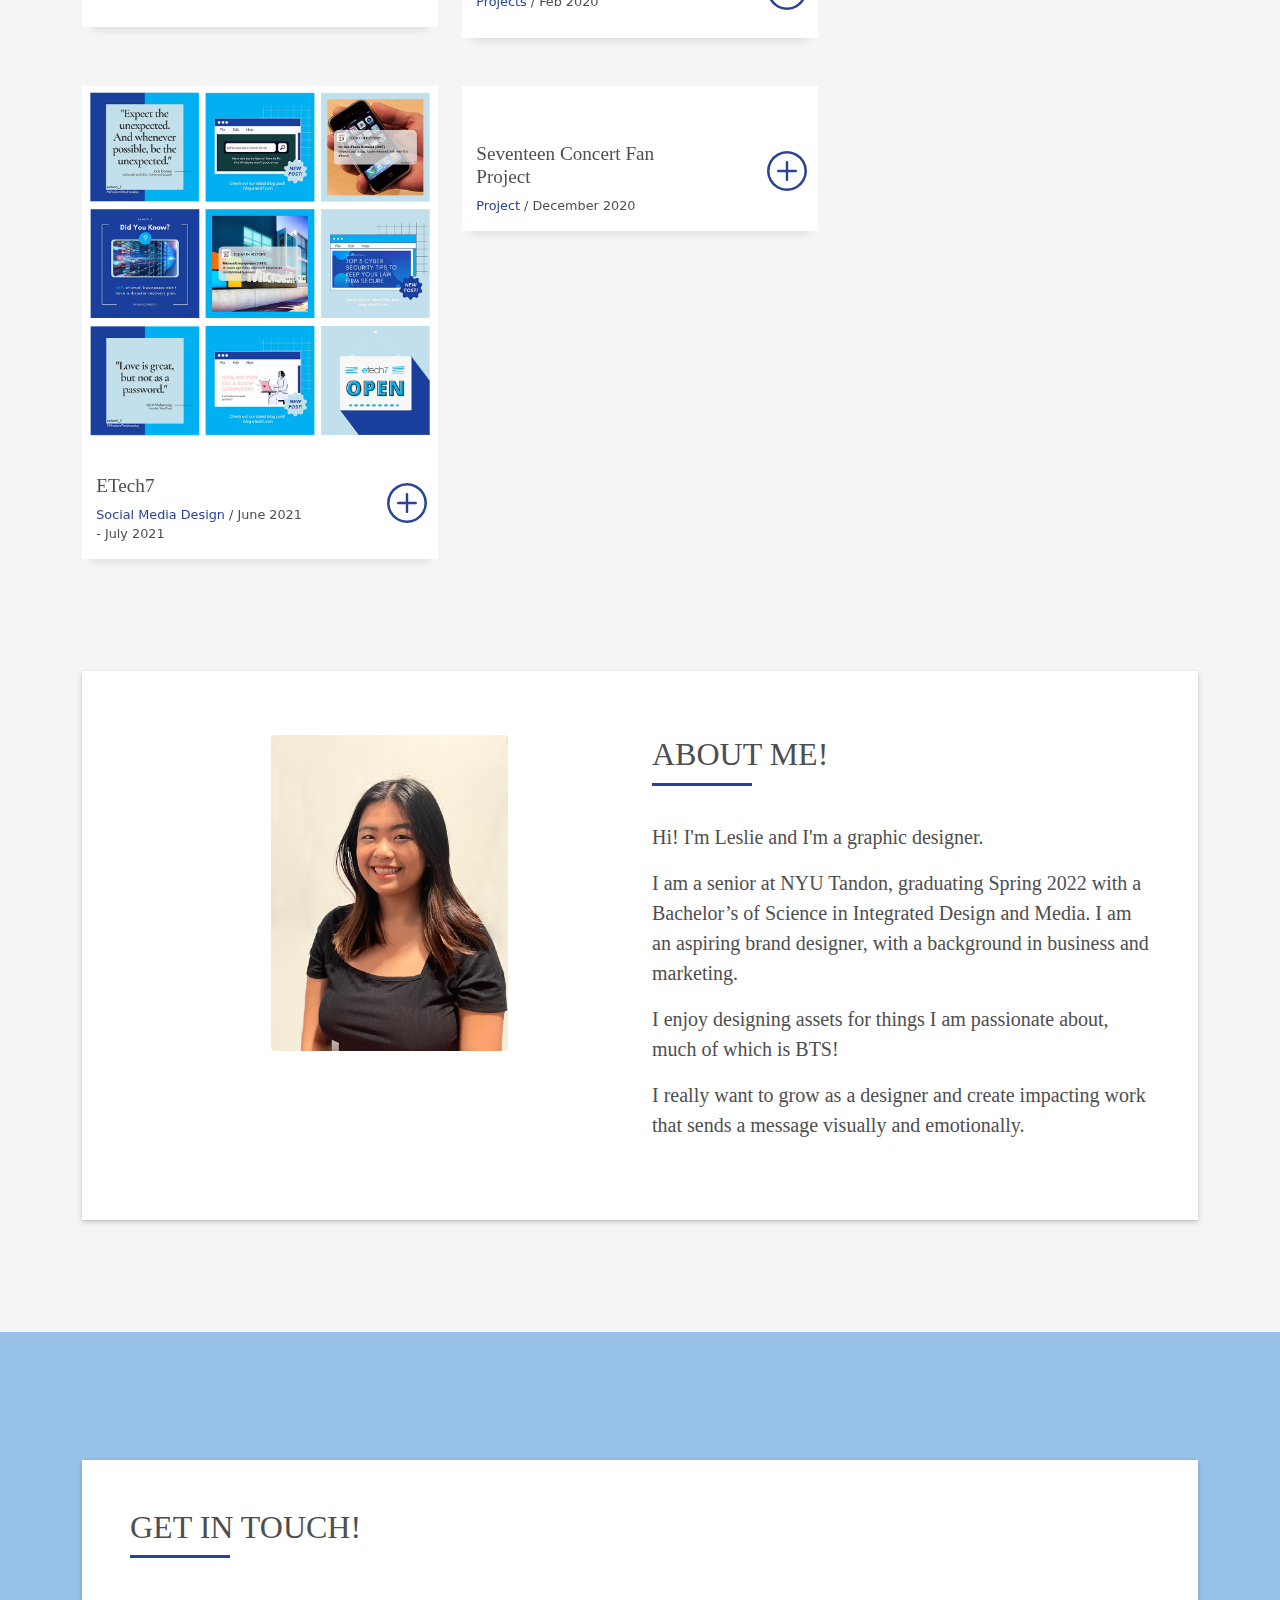
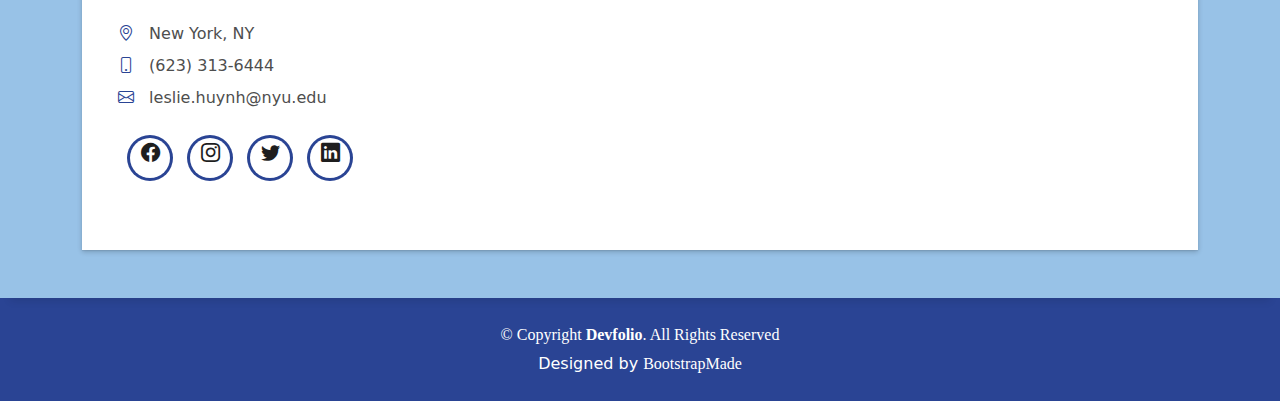
==== commit 286bae76: "rearrange" ====
--- a/index.html
+++ b/index.html
@@ -43,8 +43,8 @@
       <nav id="navbar" class="navbar">
         <ul>
           <li><a class="nav-link scrollto active" href="#hero">Home</a></li>
+          <li><a class="nav-link scrollto " href="#work">Work</a></li>
           <li><a class="nav-link scrollto" href="#about">About</a></li>
-          <li><a class="nav-link scrollto " href="#work">Work</a></li>
           <li><a class="nav-link scrollto" href="#contact">Contact</a></li>
         </ul>
         <i class="bi bi-list mobile-nav-toggle"></i>
@@ -69,52 +69,6 @@
 
   <main id="main">
 
-    <!-- ======= About Section ======= -->
-    <section id="about" class="about-mf sect-pt4 route">
-      <div class="container">
-        <div class="row">
-          <div class="col-sm-12">
-            <div class="box-shadow-full">
-              <div class="row">
-                <div class="col-md-6">
-                  <div class="row justify-content-center">
-                    <div class="col-md-6">
-                      <div class="about-img">
-                        <img src="assets/img/leslie_prof.JPG" class="img-fluid rounded b-shadow-a" alt="">
-                      </div>
-                    </div>
-                  </div>
-                </div>
-                <div class="col-md-6">
-                  <div class="about-me pt-4 pt-md-0">
-                    <div class="title-box-2">
-                      <h5 class="title-left">
-                        ABOUT ME!
-                      </h5>
-                    </div>
-                    <p class="lead">
-                      Hi! I'm Leslie and I'm a graphic designer.
-                    </p>
-                    <p class="lead">
-                      I am a senior at NYU Tandon, graduating Spring 2022 with a Bachelor’s of Science in Integrated Design and Media. 
-                      I am an aspiring brand designer, with a background in business and marketing.
-                    </p>
-                    <p class="lead">
-                      I enjoy designing assets for things I am passionate about, much of which is BTS!
-
-                    </p>
-                    <p class="lead">
-                      I really want to grow as a designer and create impacting work that sends a 
-                      message visually and emotionally.
-                    </p>
-                  </div>
-                </div>
-              </div>
-            </div>
-          </div>
-        </div>
-      </div>
-    </section><!-- End About Section -->
 
     <!-- ======= Portfolio Section ======= -->
     
@@ -330,6 +284,55 @@
         </div>
       </div>
     </section><!-- End Portfolio Section -->
+
+      <!-- ======= About Section ======= -->
+      <section id="about" class="about-mf sect-pt4 route">
+        <div class="container">
+          <div class="row">
+            <div class="col-sm-12">
+              <div class="box-shadow-full">
+                <div class="row">
+                  <div class="col-md-6">
+                    <div class="row justify-content-center">
+                      <div class="col-md-6">
+                        <div class="about-img">
+                          <img src="assets/img/leslie_prof.JPG" class="img-fluid rounded b-shadow-a" alt="">
+                        </div>
+                      </div>
+                    </div>
+                  </div>
+                  <div class="col-md-6">
+                    <div class="about-me pt-4 pt-md-0">
+                      <div class="title-box-2">
+                        <h5 class="title-left">
+                          ABOUT ME!
+                        </h5>
+                      </div>
+                      <p class="lead">
+                        Hi! I'm Leslie and I'm a graphic designer.
+                      </p>
+                      <p class="lead">
+                        I am a senior at NYU Tandon, graduating Spring 2022 with a Bachelor’s of Science in Integrated Design and Media. 
+                        I am an aspiring brand designer, with a background in business and marketing.
+                      </p>
+                      <p class="lead">
+                        I enjoy designing assets for things I am passionate about, much of which is BTS!
+  
+                      </p>
+                      <p class="lead">
+                        I really want to grow as a designer and create impacting work that sends a 
+                        message visually and emotionally.
+                      </p>
+                    </div>
+                  </div>
+                </div>
+              </div>
+            </div>
+          </div>
+        </div>
+      </section><!-- End About Section -->  
+
+
 
     <!-- ======= Contact Section ======= -->
     <section id="contact" class="paralax-mf footer-paralax bg-image sect-mt4 route" style="background-image: url(assets/img/overlay-bg.jpg)">
